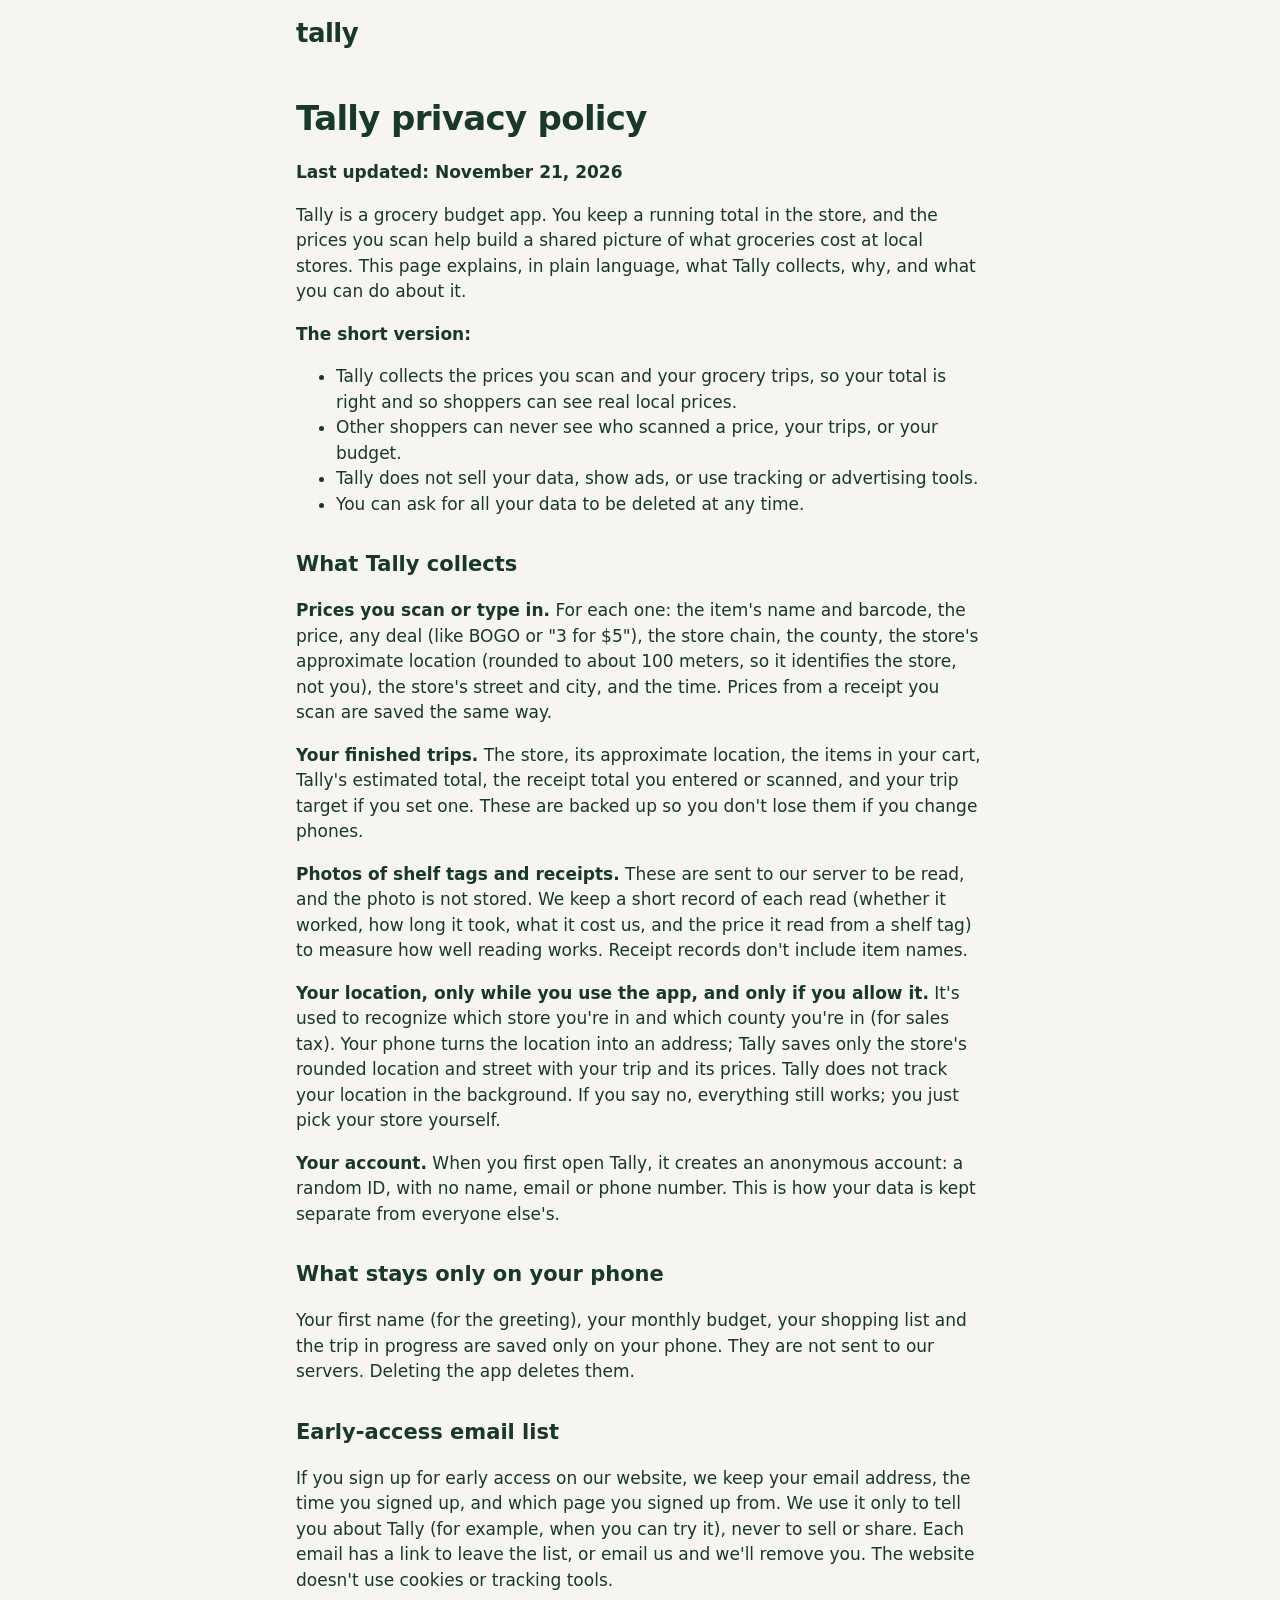
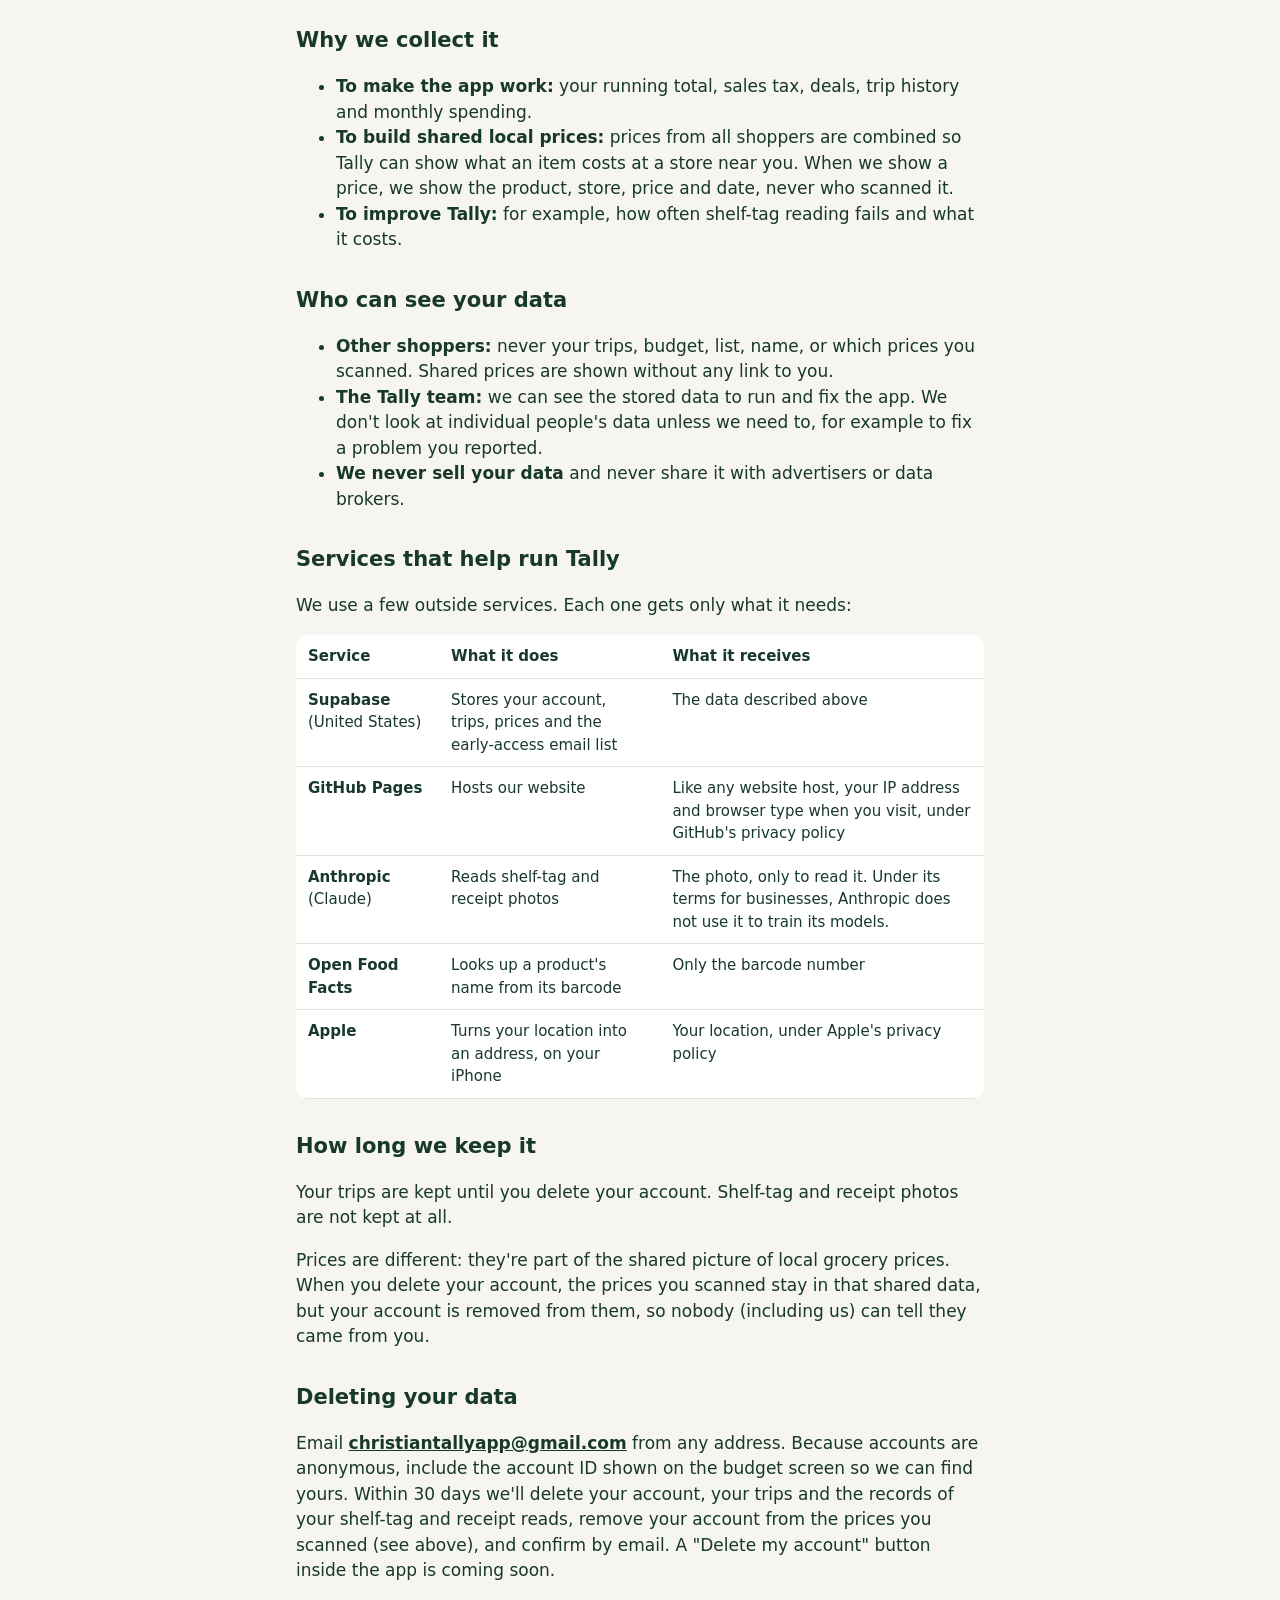
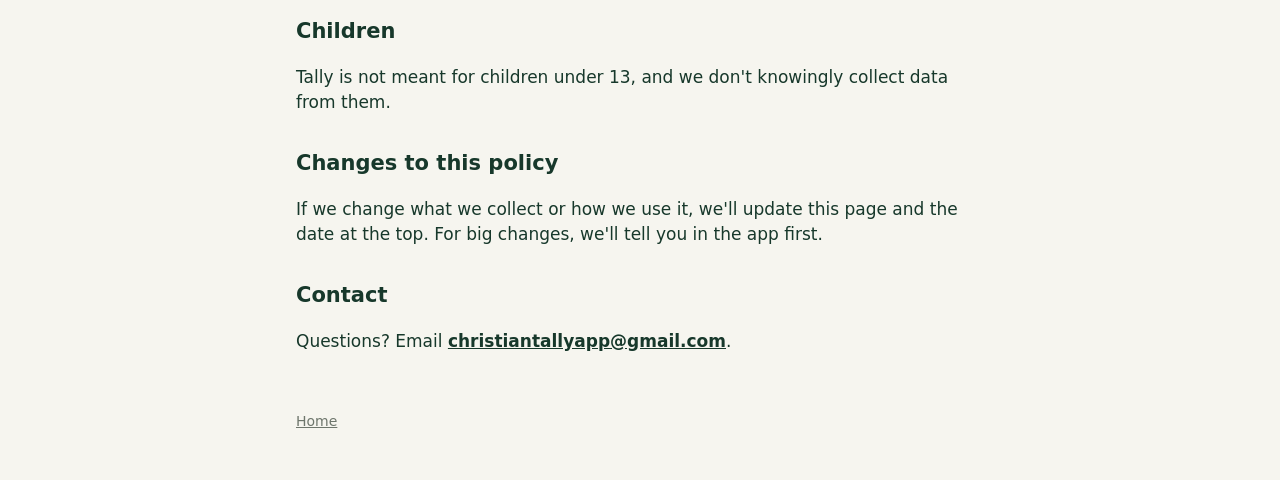
==== privacy.html @ 5f884689 "Tally website: home page with early-access signup, privacy policy Co-Authored-By: Claude Opus 5.5 <n" ====
<!doctype html>
<html lang="en">
<head>
<meta charset="utf-8">
<meta name="viewport" content="width=device-width, initial-scale=1">
<title>Tally privacy policy</title>
<meta name="description" content="What Tally collects, why, and how to delete it.">
<link rel="stylesheet" href="style.css">
</head>
<body>
<header class="bar"><a class="wordmark" href="./">tally</a></header>
<main class="doc">
<h1>Tally privacy policy</h1>
<p><strong>Last updated: November 21, 2026</strong></p>
<p>Tally is a grocery budget app. You keep a running total in the store, and the prices you scan help build a shared picture of what groceries cost at local stores. This page explains, in plain language, what Tally collects, why, and what you can do about it.</p>
<p><strong>The short version:</strong></p>
<ul><li>Tally collects the prices you scan and your grocery trips, so your total is right and so shoppers can see real local prices.</li><li>Other shoppers can never see who scanned a price, your trips, or your budget.</li><li>Tally does not sell your data, show ads, or use tracking or advertising tools.</li><li>You can ask for all your data to be deleted at any time.</li></ul>
<h2>What Tally collects</h2>
<p><strong>Prices you scan or type in.</strong> For each one: the item's name and barcode, the price, any deal (like BOGO or "3 for $5"), the store chain, the county, the store's approximate location (rounded to about 100 meters, so it identifies the store, not you), the store's street and city, and the time. Prices from a receipt you scan are saved the same way.</p>
<p><strong>Your finished trips.</strong> The store, its approximate location, the items in your cart, Tally's estimated total, the receipt total you entered or scanned, and your trip target if you set one. These are backed up so you don't lose them if you change phones.</p>
<p><strong>Photos of shelf tags and receipts.</strong> These are sent to our server to be read, and the photo is not stored. We keep a short record of each read (whether it worked, how long it took, what it cost us, and the price it read from a shelf tag) to measure how well reading works. Receipt records don't include item names.</p>
<p><strong>Your location, only while you use the app, and only if you allow it.</strong> It's used to recognize which store you're in and which county you're in (for sales tax). Your phone turns the location into an address; Tally saves only the store's rounded location and street with your trip and its prices. Tally does not track your location in the background. If you say no, everything still works; you just pick your store yourself.</p>
<p><strong>Your account.</strong> When you first open Tally, it creates an anonymous account: a random ID, with no name, email or phone number. This is how your data is kept separate from everyone else's.</p>
<h2>What stays only on your phone</h2>
<p>Your first name (for the greeting), your monthly budget, your shopping list and the trip in progress are saved only on your phone. They are not sent to our servers. Deleting the app deletes them.</p>
<h2>Early-access email list</h2>
<p>If you sign up for early access on our website, we keep your email address, the time you signed up, and which page you signed up from. We use it only to tell you about Tally (for example, when you can try it), never to sell or share. Each email has a link to leave the list, or email us and we'll remove you. The website doesn't use cookies or tracking tools.</p>
<h2>Why we collect it</h2>
<ul><li><strong>To make the app work:</strong> your running total, sales tax, deals, trip history and monthly spending.</li><li><strong>To build shared local prices:</strong> prices from all shoppers are combined so Tally can show what an item costs at a store near you. When we show a price, we show the product, store, price and date, never who scanned it.</li><li><strong>To improve Tally:</strong> for example, how often shelf-tag reading fails and what it costs.</li></ul>
<h2>Who can see your data</h2>
<ul><li><strong>Other shoppers:</strong> never your trips, budget, list, name, or which prices you scanned. Shared prices are shown without any link to you.</li><li><strong>The Tally team:</strong> we can see the stored data to run and fix the app. We don't look at individual people's data unless we need to, for example to fix a problem you reported.</li><li><strong>We never sell your data</strong> and never share it with advertisers or data brokers.</li></ul>
<h2>Services that help run Tally</h2>
<p>We use a few outside services. Each one gets only what it needs:</p>
<div class="table"><table><thead><tr><th>Service</th><th>What it does</th><th>What it receives</th></tr></thead><tbody><tr><td><strong>Supabase</strong> (United States)</td><td>Stores your account, trips, prices and the early-access email list</td><td>The data described above</td></tr><tr><td><strong>GitHub Pages</strong></td><td>Hosts our website</td><td>Like any website host, your IP address and browser type when you visit, under GitHub's privacy policy</td></tr><tr><td><strong>Anthropic</strong> (Claude)</td><td>Reads shelf-tag and receipt photos</td><td>The photo, only to read it. Under its terms for businesses, Anthropic does not use it to train its models.</td></tr><tr><td><strong>Open Food Facts</strong></td><td>Looks up a product's name from its barcode</td><td>Only the barcode number</td></tr><tr><td><strong>Apple</strong></td><td>Turns your location into an address, on your iPhone</td><td>Your location, under Apple's privacy policy</td></tr></tbody></table></div>
<h2>How long we keep it</h2>
<p>Your trips are kept until you delete your account. Shelf-tag and receipt photos are not kept at all.</p>
<p>Prices are different: they're part of the shared picture of local grocery prices. When you delete your account, the prices you scanned stay in that shared data, but your account is removed from them, so nobody (including us) can tell they came from you.</p>
<h2>Deleting your data</h2>
<p>Email <strong><a href="mailto:christiantallyapp@gmail.com">christiantallyapp@gmail.com</a></strong> from any address. Because accounts are anonymous, include the account ID shown on the budget screen so we can find yours. Within 30 days we'll delete your account, your trips and the records of your shelf-tag and receipt reads, remove your account from the prices you scanned (see above), and confirm by email. A "Delete my account" button inside the app is coming soon.</p>
<h2>Children</h2>
<p>Tally is not meant for children under 13, and we don't knowingly collect data from them.</p>
<h2>Changes to this policy</h2>
<p>If we change what we collect or how we use it, we'll update this page and the date at the top. For big changes, we'll tell you in the app first.</p>
<h2>Contact</h2>
<p>Questions? Email <strong><a href="mailto:christiantallyapp@gmail.com">christiantallyapp@gmail.com</a></strong>.</p>
</main>
<footer><a href="./">Home</a></footer>
</body>
</html>
---- style.css ----
/* Tally website. Same colors as the app (src/constants/theme.ts): cream page,
   forest green text, lime only for the one main button. */
:root {
  --forest: #17382B;
  --cream: #F6F5EF;
  --white: #FFFFFF;
  --muted: #6E766C;
  --border: #E4E2D8;
  --lime: #D7F06B;
  --danger: #B3261E;
}
* { box-sizing: border-box; }
html { -webkit-text-size-adjust: 100%; }
body {
  margin: 0;
  background: var(--cream);
  color: var(--forest);
  font: 17px/1.5 system-ui, -apple-system, "Segoe UI", sans-serif;
}
a { color: var(--forest); }
.bar { padding: 20px 16px; max-width: 720px; margin: 0 auto; }
.wordmark {
  font: 700 26px/1 ui-rounded, system-ui, sans-serif;
  letter-spacing: -0.02em;
  text-decoration: none;
}

/* Home */
.hero { max-width: 720px; margin: 0 auto; padding: 32px 16px 24px; }
.hero h1 {
  font: 700 clamp(34px, 8vw, 52px)/1.05 ui-rounded, system-ui, sans-serif;
  letter-spacing: -0.03em;
  margin: 0 0 16px;
}
.hero p.lede { font-size: 19px; color: var(--muted); margin: 0 0 28px; max-width: 34em; }

.signup {
  background: var(--white);
  border-radius: 20px;
  padding: 20px;
  max-width: 480px;
}
.signup label { display: block; font-weight: 600; margin-bottom: 8px; }
.signup .row { display: flex; gap: 8px; flex-wrap: wrap; }
.signup input[type="email"] {
  flex: 1 1 200px;
  min-width: 0;
  font: inherit;
  padding: 12px 14px;
  border: 1px solid var(--border);
  border-radius: 12px;
  background: var(--cream);
  color: var(--forest);
}
.signup input[type="email"]:focus { outline: 2px solid var(--forest); outline-offset: 1px; }
.signup button {
  flex: 0 0 auto;
  font: 600 17px/1 system-ui, sans-serif;
  padding: 14px 18px;
  border: 0;
  border-radius: 12px;
  background: var(--lime);
  color: var(--forest);
  cursor: pointer;
}
.signup button:disabled { opacity: 0.6; cursor: default; }
.signup .fine { font-size: 14px; color: var(--muted); margin: 12px 0 0; }
.signup .msg { margin: 12px 0 0; font-weight: 600; }
.signup .msg.error { color: var(--danger); }
/* Honeypot: hidden from people, bots fill it in. */
.hp { position: absolute; left: -9999px; width: 1px; height: 1px; overflow: hidden; }

.points { max-width: 720px; margin: 0 auto; padding: 24px 16px 8px; display: grid; gap: 12px; }
.points div { background: var(--white); border-radius: 16px; padding: 16px 18px; }
.points h2 { font-size: 17px; margin: 0 0 4px; }
.points p { margin: 0; color: var(--muted); }

footer { max-width: 720px; margin: 0 auto; padding: 32px 16px 48px; font-size: 14px; color: var(--muted); }
footer a { color: var(--muted); }

/* Privacy page */
.doc { max-width: 720px; margin: 0 auto; padding: 8px 16px; }
.doc h1 { font: 700 34px/1.1 ui-rounded, system-ui, sans-serif; letter-spacing: -0.02em; }
.doc h2 { font-size: 21px; margin-top: 32px; }
.doc .table { overflow-x: auto; }
.doc table { border-collapse: collapse; width: 100%; font-size: 15px; background: var(--white); border-radius: 12px; overflow: hidden; }
.doc th, .doc td { text-align: left; vertical-align: top; padding: 10px 12px; border-bottom: 1px solid var(--border); }
.doc code { font-size: 0.9em; }
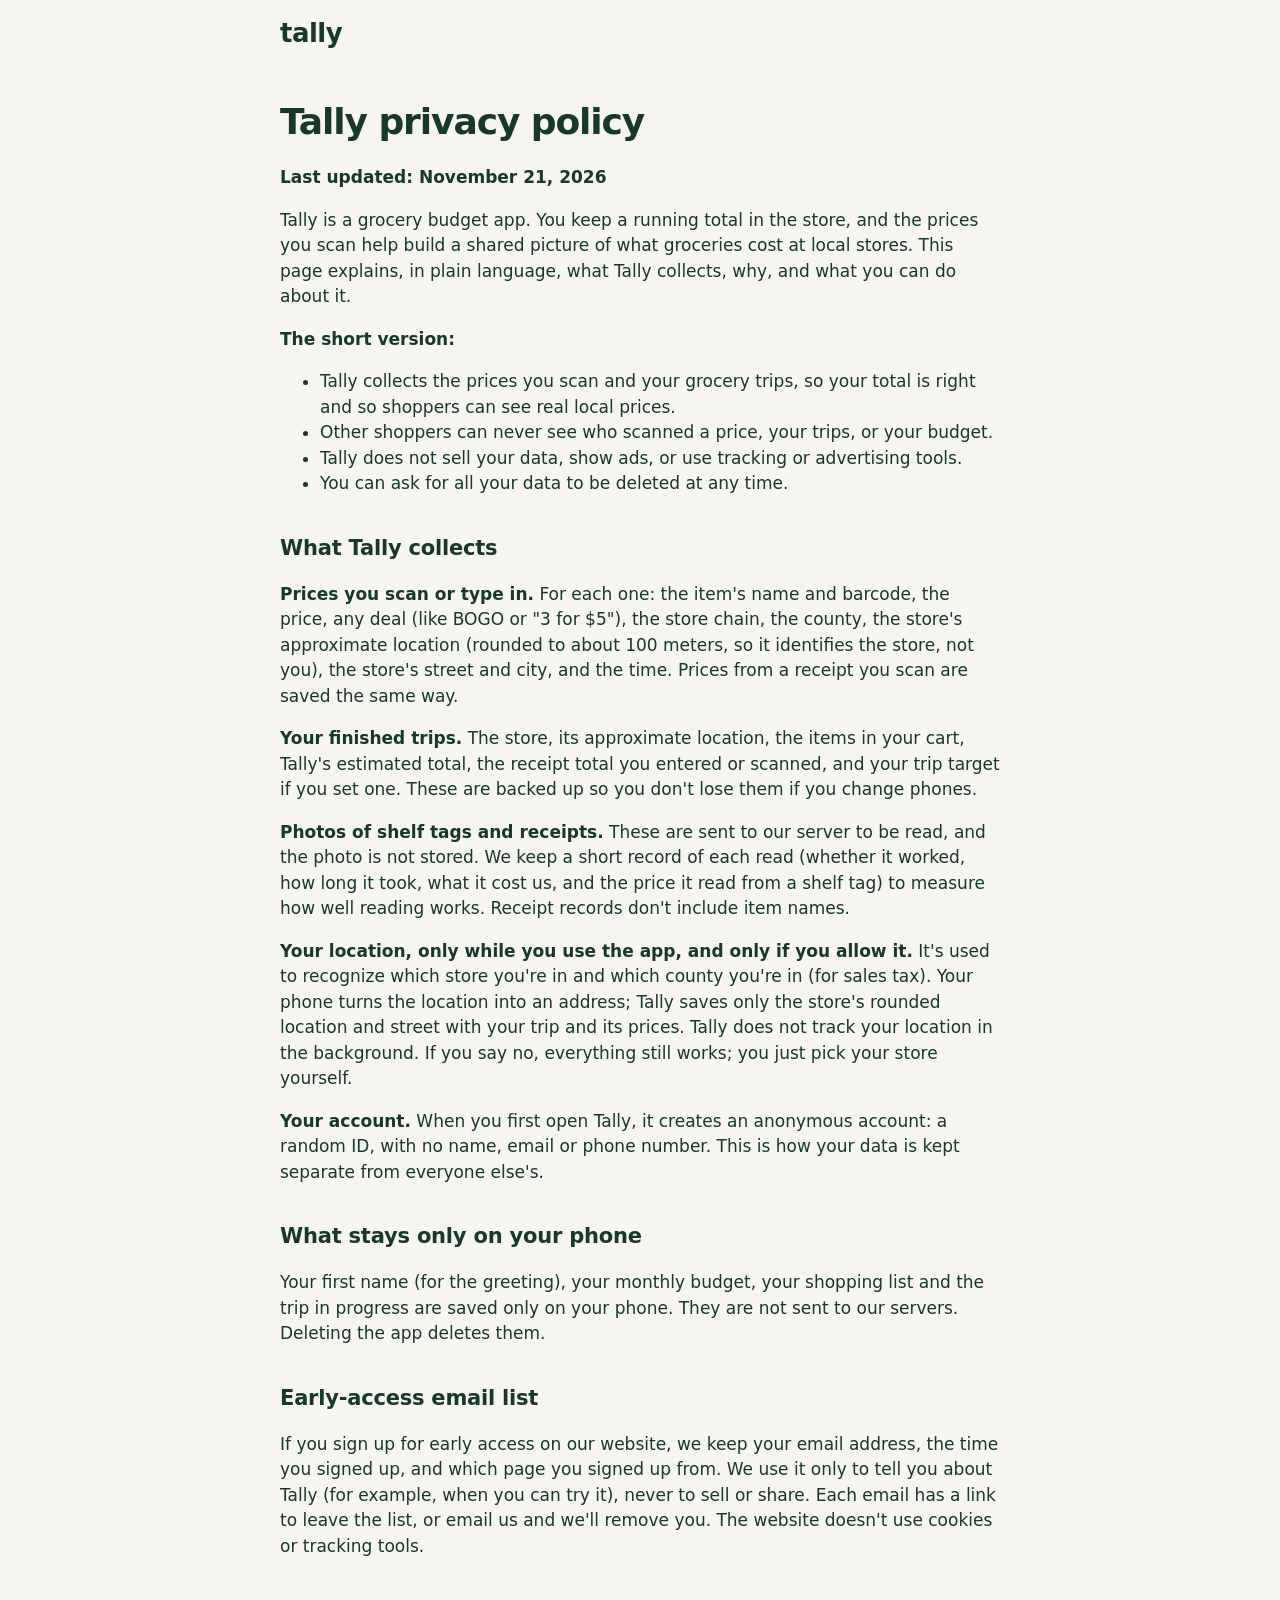
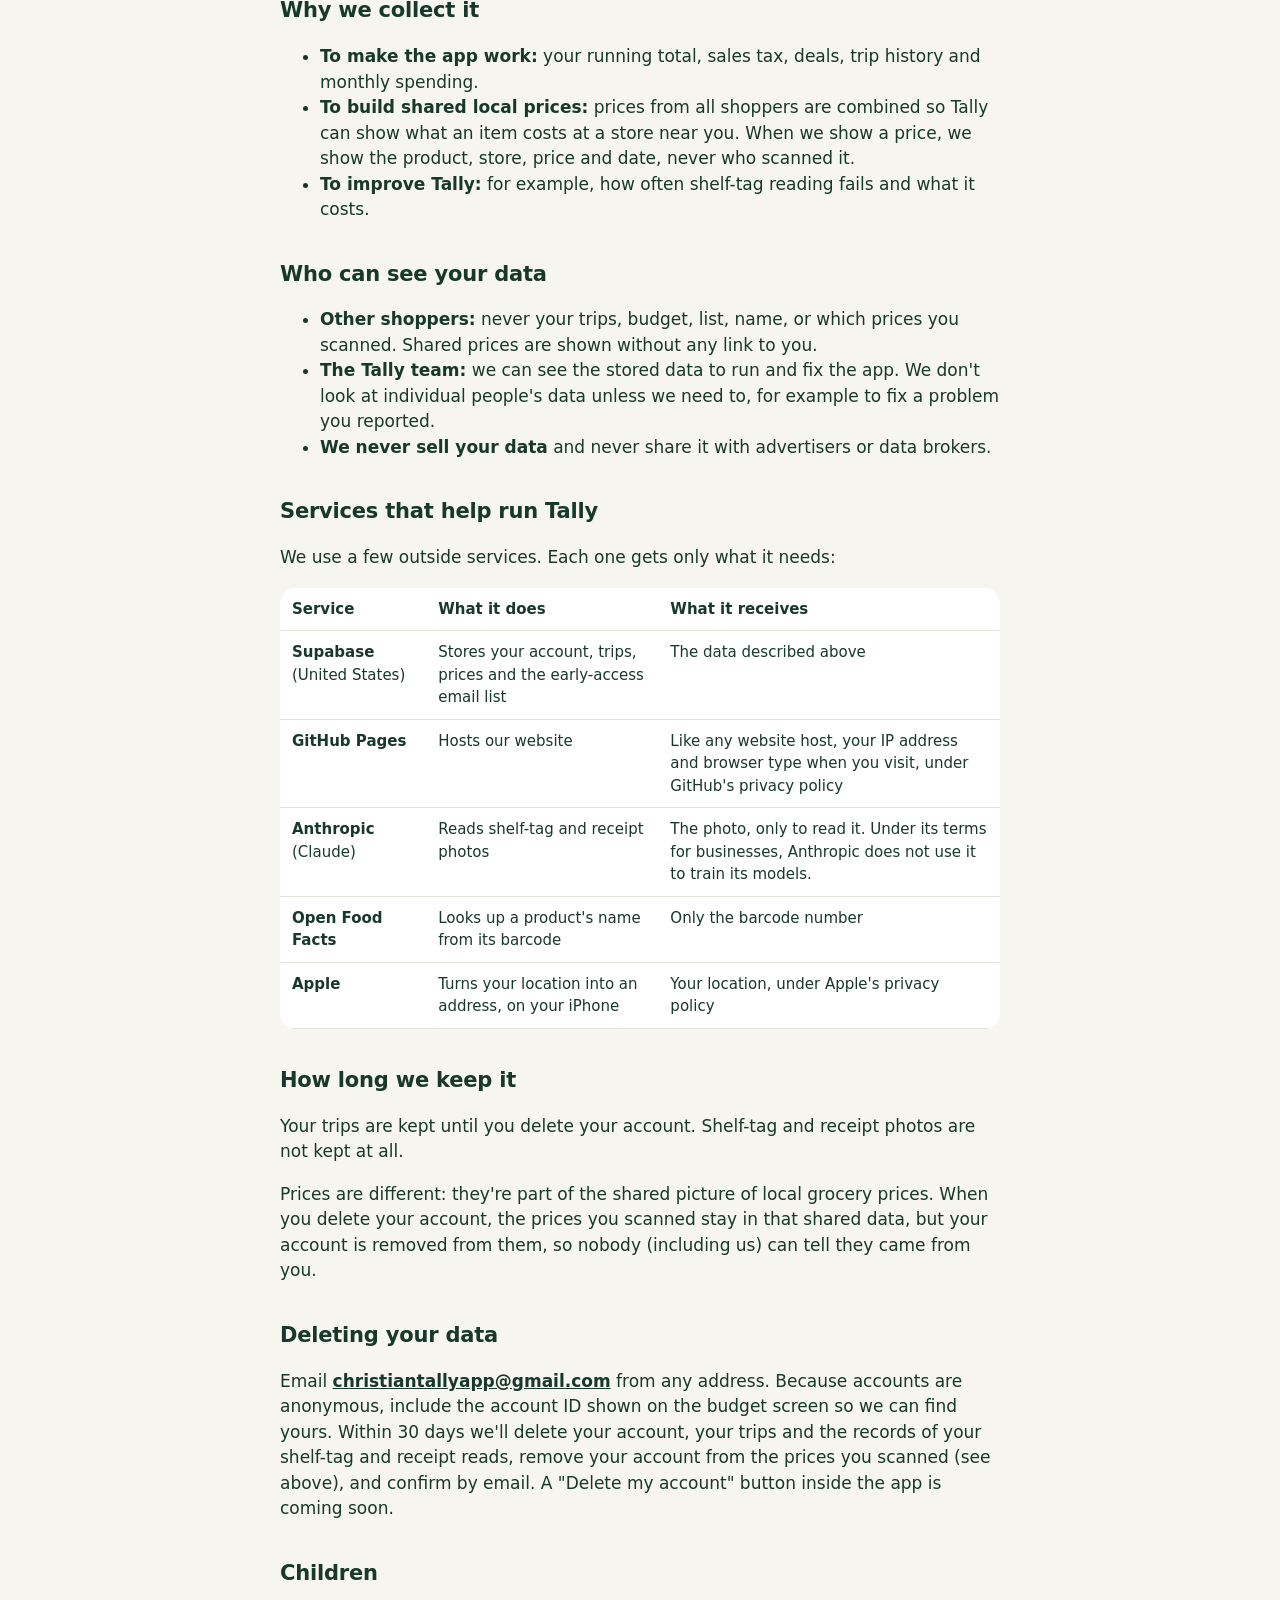
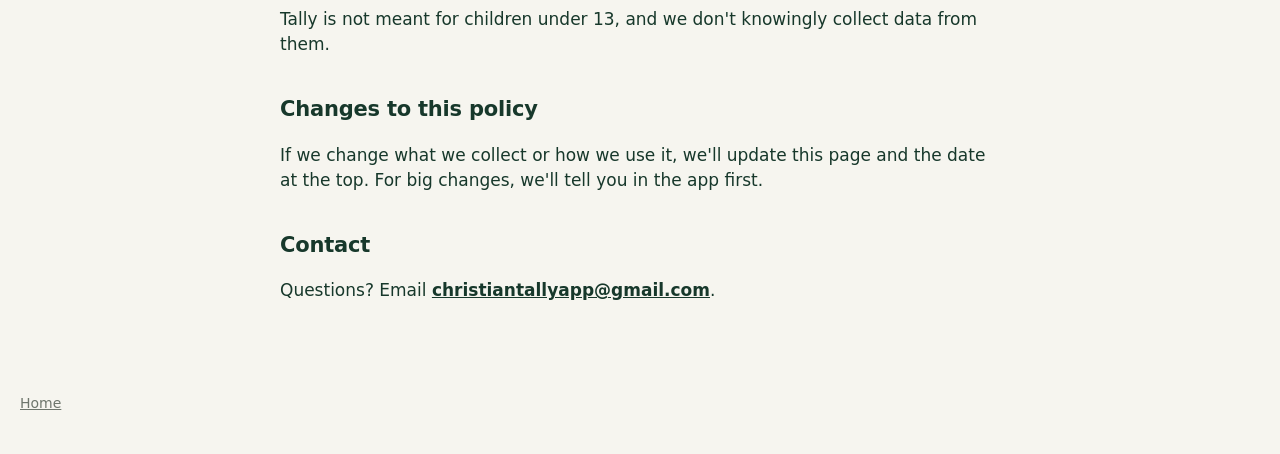
==== commit b0da262d: "Version-tag style.css and config.js so phones load the new styles Co-Authored-By: Claude Opus 5.5 <n" ====
--- a/privacy.html
+++ b/privacy.html
@@ -5,7 +5,7 @@
 <meta name="viewport" content="width=device-width, initial-scale=1">
 <title>Tally privacy policy</title>
 <meta name="description" content="What Tally collects, why, and how to delete it.">
-<link rel="stylesheet" href="style.css">
+<link rel="stylesheet" href="style.css?v=5596043d">
 </head>
 <body>
 <header class="bar"><a class="wordmark" href="./">tally</a></header>
--- a/style.css
+++ b/style.css
@@ -1,88 +1,137 @@
-/* Tally website. Same colors as the app (src/constants/theme.ts): cream page,
-   forest green text, lime only for the one main button. */
+/* Tally website. Same look as the app (src/constants/theme.ts, docs/mockups/):
+   forest-green band, cream page, white rounded cards, lime only for the main button,
+   rounded font with even-width digits for money. Light only, like the app. */
 :root {
   --forest: #17382B;
   --cream: #F6F5EF;
   --white: #FFFFFF;
+  --selected: #ECEBE3;
   --muted: #6E766C;
   --border: #E4E2D8;
   --lime: #D7F06B;
+  --lime-glow: #E4F3A6;
   --danger: #B3261E;
+  --sans: -apple-system, system-ui, "Segoe UI", "Helvetica Neue", Arial, sans-serif;
+  --rounded: ui-rounded, "SF Pro Rounded", -apple-system, system-ui, sans-serif;
+  color-scheme: light;
 }
 * { box-sizing: border-box; }
+[hidden] { display: none !important; }
 html { -webkit-text-size-adjust: 100%; }
-body {
-  margin: 0;
-  background: var(--cream);
-  color: var(--forest);
-  font: 17px/1.5 system-ui, -apple-system, "Segoe UI", sans-serif;
+body { margin: 0; background: var(--cream); color: var(--forest); font: 17px/1.5 var(--sans); }
+a { color: inherit; }
+.wrap { max-width: 980px; margin: 0 auto; padding-inline: max(20px, env(safe-area-inset-left)); }
+.money { font-family: var(--rounded); font-variant-numeric: tabular-nums; }
+.card { background: var(--white); border-radius: 22px; }
+.wordmark { font: 700 26px/1 var(--rounded); letter-spacing: -0.02em; text-decoration: none; }
+.wordmark.small { font-size: 20px; }
+
+.pill {
+  display: inline-flex; align-items: center; justify-content: center;
+  height: 52px; padding: 0 24px; border: 0; border-radius: 999px;
+  font: 700 17px/1 var(--sans); text-decoration: none; white-space: nowrap;
+  cursor: pointer; transition: transform .15s;
 }
-a { color: var(--forest); }
-.bar { padding: 20px 16px; max-width: 720px; margin: 0 auto; }
-.wordmark {
-  font: 700 26px/1 ui-rounded, system-ui, sans-serif;
-  letter-spacing: -0.02em;
-  text-decoration: none;
+.pill:active { transform: scale(.96); }
+.pill:disabled { opacity: .5; cursor: default; }
+.pill.lime { background: var(--lime); color: var(--forest); }
+:focus-visible { outline: 3px solid var(--forest); outline-offset: 2px; }
+
+/* ---------- Top band ---------- */
+.band { background: var(--forest); color: var(--white); padding: max(24px, env(safe-area-inset-top)) 0 112px; }
+.band h1 {
+  font: 700 clamp(40px, 9vw, 68px)/1.02 var(--sans);
+  letter-spacing: -0.035em;
+  margin: 56px 0 18px;
+  max-width: 11em;
+}
+.band .lede { font-size: clamp(18px, 2.4vw, 21px); line-height: 1.45; margin: 0; max-width: 30em; color: rgba(255,255,255,.78); }
+
+/* ---------- Signup card (overlaps the band, like the app's home card) ---------- */
+.signup {
+  position: relative; margin-top: -72px; max-width: 520px; padding: 22px;
+  box-shadow: 0 10px 30px rgba(23,56,43,.12);
+}
+.signup label { display: block; font-weight: 700; font-size: 19px; margin-bottom: 12px; }
+.signup .row { display: flex; gap: 8px; }
+.signup input[type="email"] {
+  flex: 1; min-width: 0; height: 52px; padding: 0 18px;
+  font: inherit; color: var(--forest);
+  background: var(--cream); border: 1.5px solid var(--border); border-radius: 999px;
+}
+.signup input[type="email"]::placeholder { color: #9AA197; }
+.signup input[type="email"]:focus { outline: none; border-color: var(--forest); }
+.signup .fine { font-size: 14px; line-height: 1.4; color: var(--muted); margin: 14px 4px 0; }
+.signup .msg { margin: 12px 4px 0; font-weight: 600; }
+.signup .msg.error { color: var(--danger); }
+.hp { position: absolute; left: -9999px; width: 1px; height: 1px; overflow: hidden; }
+
+/* ---------- How it works ---------- */
+.section {
+  font-size: 13px; font-weight: 700; letter-spacing: .08em; text-transform: uppercase;
+  color: var(--muted); margin: 72px 4px 16px;
+}
+.steps { list-style: none; margin: 0; padding: 0; display: grid; gap: 40px; grid-template-columns: repeat(3, 1fr); }
+.steps li { display: flex; flex-direction: column; }
+.steps .num {
+  width: 28px; height: 28px; border-radius: 999px; background: var(--forest); color: var(--lime);
+  display: grid; place-items: center; font: 700 14px/1 var(--rounded); margin: 22px 0 10px;
+}
+.steps h3 { font-size: 21px; letter-spacing: -0.01em; margin: 0 0 6px; }
+.steps p { margin: 0; color: var(--muted); }
+
+/* Little app screens, drawn in HTML so they stay sharp and match the app */
+.art { padding: 16px; height: 232px; display: flex; flex-direction: column; gap: 10px; overflow: hidden; }
+.mini-head { font-size: 13px; color: var(--muted); font-weight: 600; }
+.mini-total { font-size: 40px; font-weight: 700; letter-spacing: -1px; line-height: 1; margin-bottom: 4px; }
+.mini-list { display: flex; flex-direction: column; }
+.mini-list .mini-row + .mini-row { border-top: 1px solid var(--border); }
+.mini-row { display: flex; align-items: center; gap: 10px; padding: 9px 4px; font-size: 15px; font-weight: 600; border-radius: 10px; }
+.mini-row span { flex: 1; display: flex; flex-direction: column; line-height: 1.25; }
+.mini-row small { font-size: 12px; color: var(--muted); font-weight: 500; }
+.mini-row em { font-style: normal; font-size: 12px; font-weight: 600; background: var(--selected); padding: 2px 9px; border-radius: 999px; }
+.mini-row b { font-size: 15px; }
+.mini-row.glow { background: var(--lime-glow); padding-inline: 10px; }
+.mini-row.glow + .mini-row { border-top-color: transparent; }
+.mini-row.done span { color: var(--muted); text-decoration: line-through; }
+.tick { width: 20px; height: 20px; border-radius: 999px; border: 2px solid var(--border); flex: none; position: relative; }
+.tick.on { background: var(--forest); border-color: var(--forest); }
+.tick.on::after { content: ""; position: absolute; left: 5px; top: 2px; width: 5px; height: 9px; border: solid var(--lime); border-width: 0 2px 2px 0; transform: rotate(45deg); }
+.mini-compare { display: grid; grid-template-columns: 1fr 1fr; background: var(--cream); border-radius: 16px; margin-top: 6px; }
+.mini-compare div { padding: 14px; display: flex; flex-direction: column; gap: 2px; }
+.mini-compare div + div { border-left: 1px solid var(--border); }
+.mini-compare small { font-size: 12px; color: var(--muted); }
+.mini-compare b { font-size: 24px; letter-spacing: -0.5px; }
+.mini-badge { align-self: center; margin-top: auto; background: var(--lime); font-weight: 700; font-size: 14px; padding: 7px 16px; border-radius: 999px; }
+
+/* ---------- Month ---------- */
+.month { margin-top: 64px; padding: 28px; display: flex; align-items: center; justify-content: space-between; gap: 24px; }
+.month h2 { font-size: 24px; letter-spacing: -0.02em; margin: 0 0 6px; }
+.month p { margin: 0; color: var(--muted); max-width: 32em; }
+
+footer { display: flex; justify-content: space-between; align-items: center; gap: 16px; flex-wrap: wrap; padding-top: 48px; padding-bottom: max(40px, env(safe-area-inset-bottom)); font-size: 14px; color: var(--muted); }
+footer .wordmark { color: var(--forest); }
+footer a { color: var(--muted); }
+
+@media (max-width: 760px) {
+  .steps { grid-template-columns: 1fr; gap: 44px; }
+  .art { height: auto; min-height: 200px; }
+  .month { flex-direction: column; align-items: stretch; padding: 22px; }
+  .band h1 { margin-top: 44px; }
+}
+@media (max-width: 400px) {
+  .signup { padding: 18px; }
+  .signup input[type="email"] { padding: 0 14px; }
+  .signup .pill { padding: 0 20px; }
 }
 
-/* Home */
-.hero { max-width: 720px; margin: 0 auto; padding: 32px 16px 24px; }
-.hero h1 {
-  font: 700 clamp(34px, 8vw, 52px)/1.05 ui-rounded, system-ui, sans-serif;
-  letter-spacing: -0.03em;
-  margin: 0 0 16px;
-}
-.hero p.lede { font-size: 19px; color: var(--muted); margin: 0 0 28px; max-width: 34em; }
-
-.signup {
-  background: var(--white);
-  border-radius: 20px;
-  padding: 20px;
-  max-width: 480px;
-}
-.signup label { display: block; font-weight: 600; margin-bottom: 8px; }
-.signup .row { display: flex; gap: 8px; flex-wrap: wrap; }
-.signup input[type="email"] {
-  flex: 1 1 200px;
-  min-width: 0;
-  font: inherit;
-  padding: 12px 14px;
-  border: 1px solid var(--border);
-  border-radius: 12px;
-  background: var(--cream);
-  color: var(--forest);
-}
-.signup input[type="email"]:focus { outline: 2px solid var(--forest); outline-offset: 1px; }
-.signup button {
-  flex: 0 0 auto;
-  font: 600 17px/1 system-ui, sans-serif;
-  padding: 14px 18px;
-  border: 0;
-  border-radius: 12px;
-  background: var(--lime);
-  color: var(--forest);
-  cursor: pointer;
-}
-.signup button:disabled { opacity: 0.6; cursor: default; }
-.signup .fine { font-size: 14px; color: var(--muted); margin: 12px 0 0; }
-.signup .msg { margin: 12px 0 0; font-weight: 600; }
-.signup .msg.error { color: var(--danger); }
-/* Honeypot: hidden from people, bots fill it in. */
-.hp { position: absolute; left: -9999px; width: 1px; height: 1px; overflow: hidden; }
-
-.points { max-width: 720px; margin: 0 auto; padding: 24px 16px 8px; display: grid; gap: 12px; }
-.points div { background: var(--white); border-radius: 16px; padding: 16px 18px; }
-.points h2 { font-size: 17px; margin: 0 0 4px; }
-.points p { margin: 0; color: var(--muted); }
-
-footer { max-width: 720px; margin: 0 auto; padding: 32px 16px 48px; font-size: 14px; color: var(--muted); }
-footer a { color: var(--muted); }
-
-/* Privacy page */
-.doc { max-width: 720px; margin: 0 auto; padding: 8px 16px; }
-.doc h1 { font: 700 34px/1.1 ui-rounded, system-ui, sans-serif; letter-spacing: -0.02em; }
-.doc h2 { font-size: 21px; margin-top: 32px; }
+/* ---------- Privacy page ---------- */
+.bar { padding: 20px 20px; max-width: 760px; margin: 0 auto; }
+.doc { max-width: 760px; margin: 0 auto; padding: 8px 20px 24px; }
+.doc h1 { font: 700 36px/1.1 var(--sans); letter-spacing: -0.03em; }
+.doc h2 { font-size: 21px; letter-spacing: -0.01em; margin-top: 36px; }
 .doc .table { overflow-x: auto; }
-.doc table { border-collapse: collapse; width: 100%; font-size: 15px; background: var(--white); border-radius: 12px; overflow: hidden; }
+.doc table { border-collapse: collapse; width: 100%; font-size: 15px; background: var(--white); border-radius: 16px; overflow: hidden; }
 .doc th, .doc td { text-align: left; vertical-align: top; padding: 10px 12px; border-bottom: 1px solid var(--border); }
 .doc code { font-size: 0.9em; }
+.doc + footer { max-width: 760px; padding-inline: 20px; }
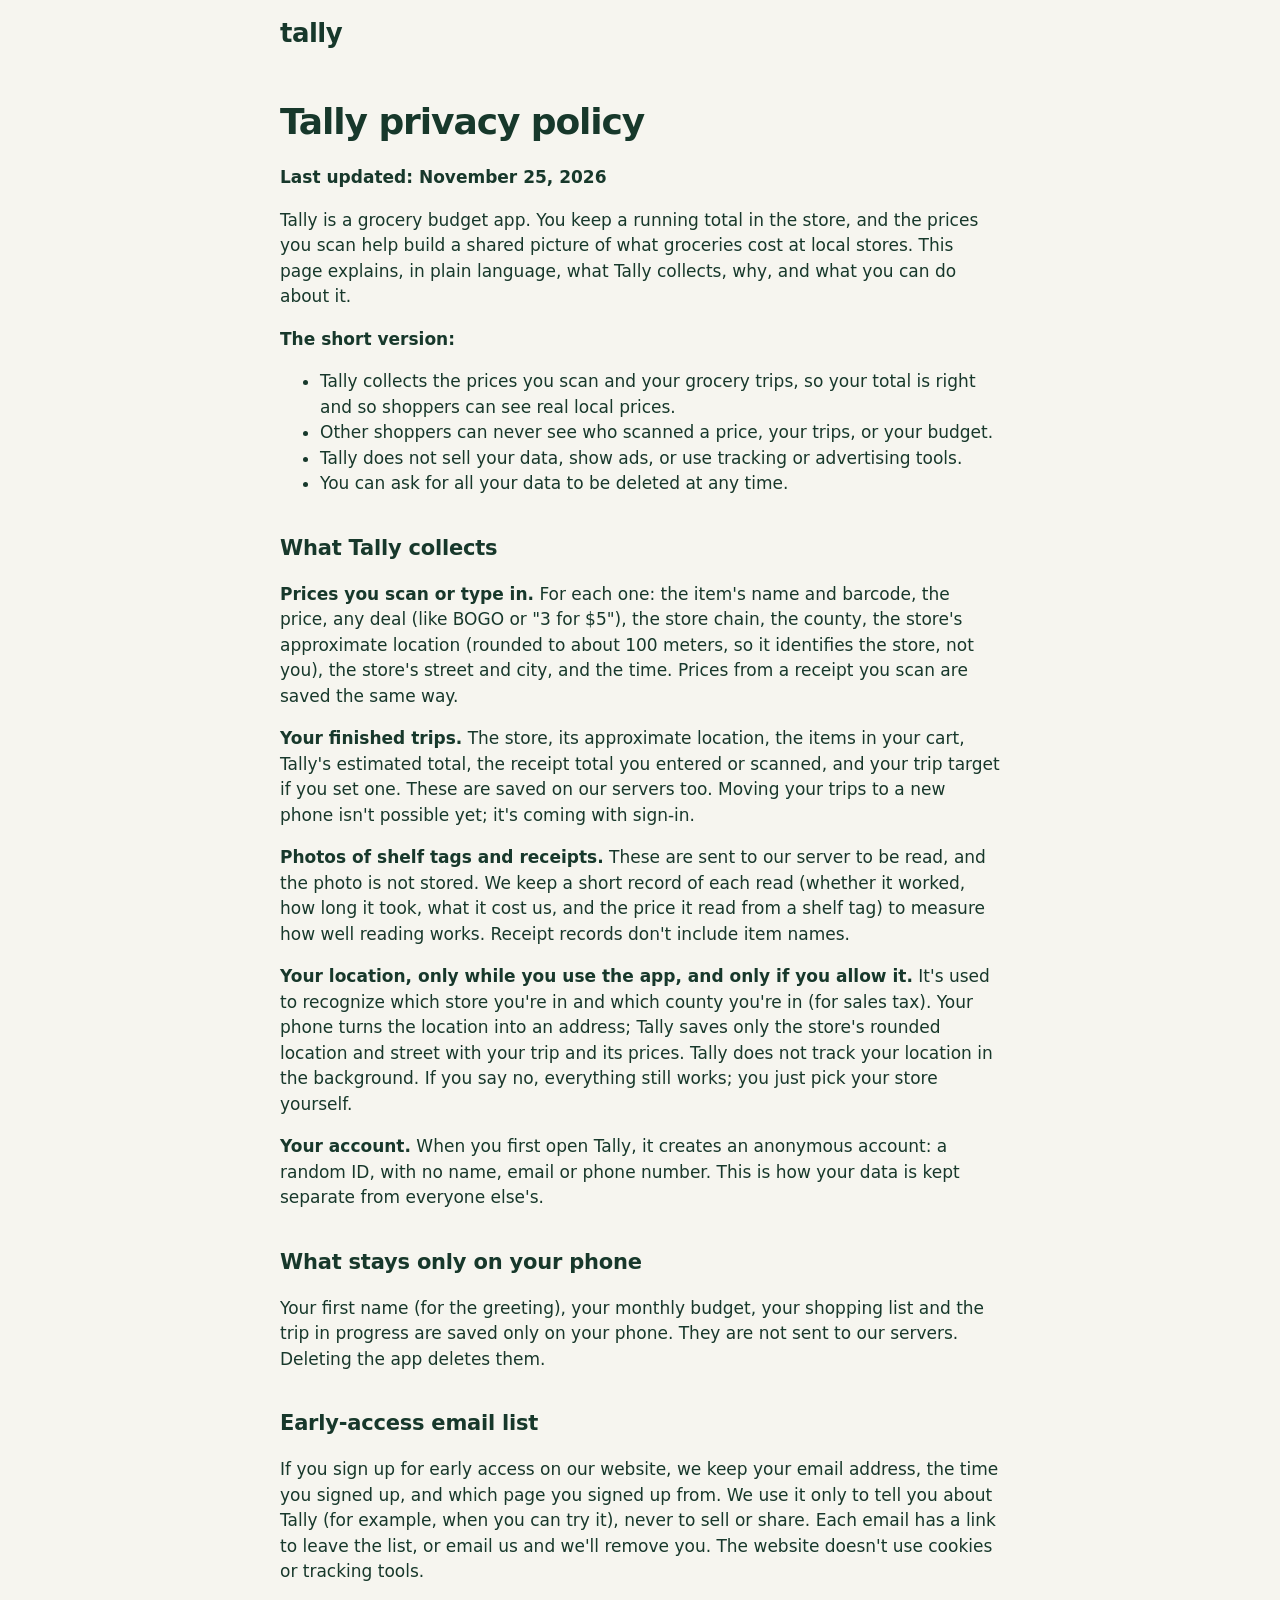
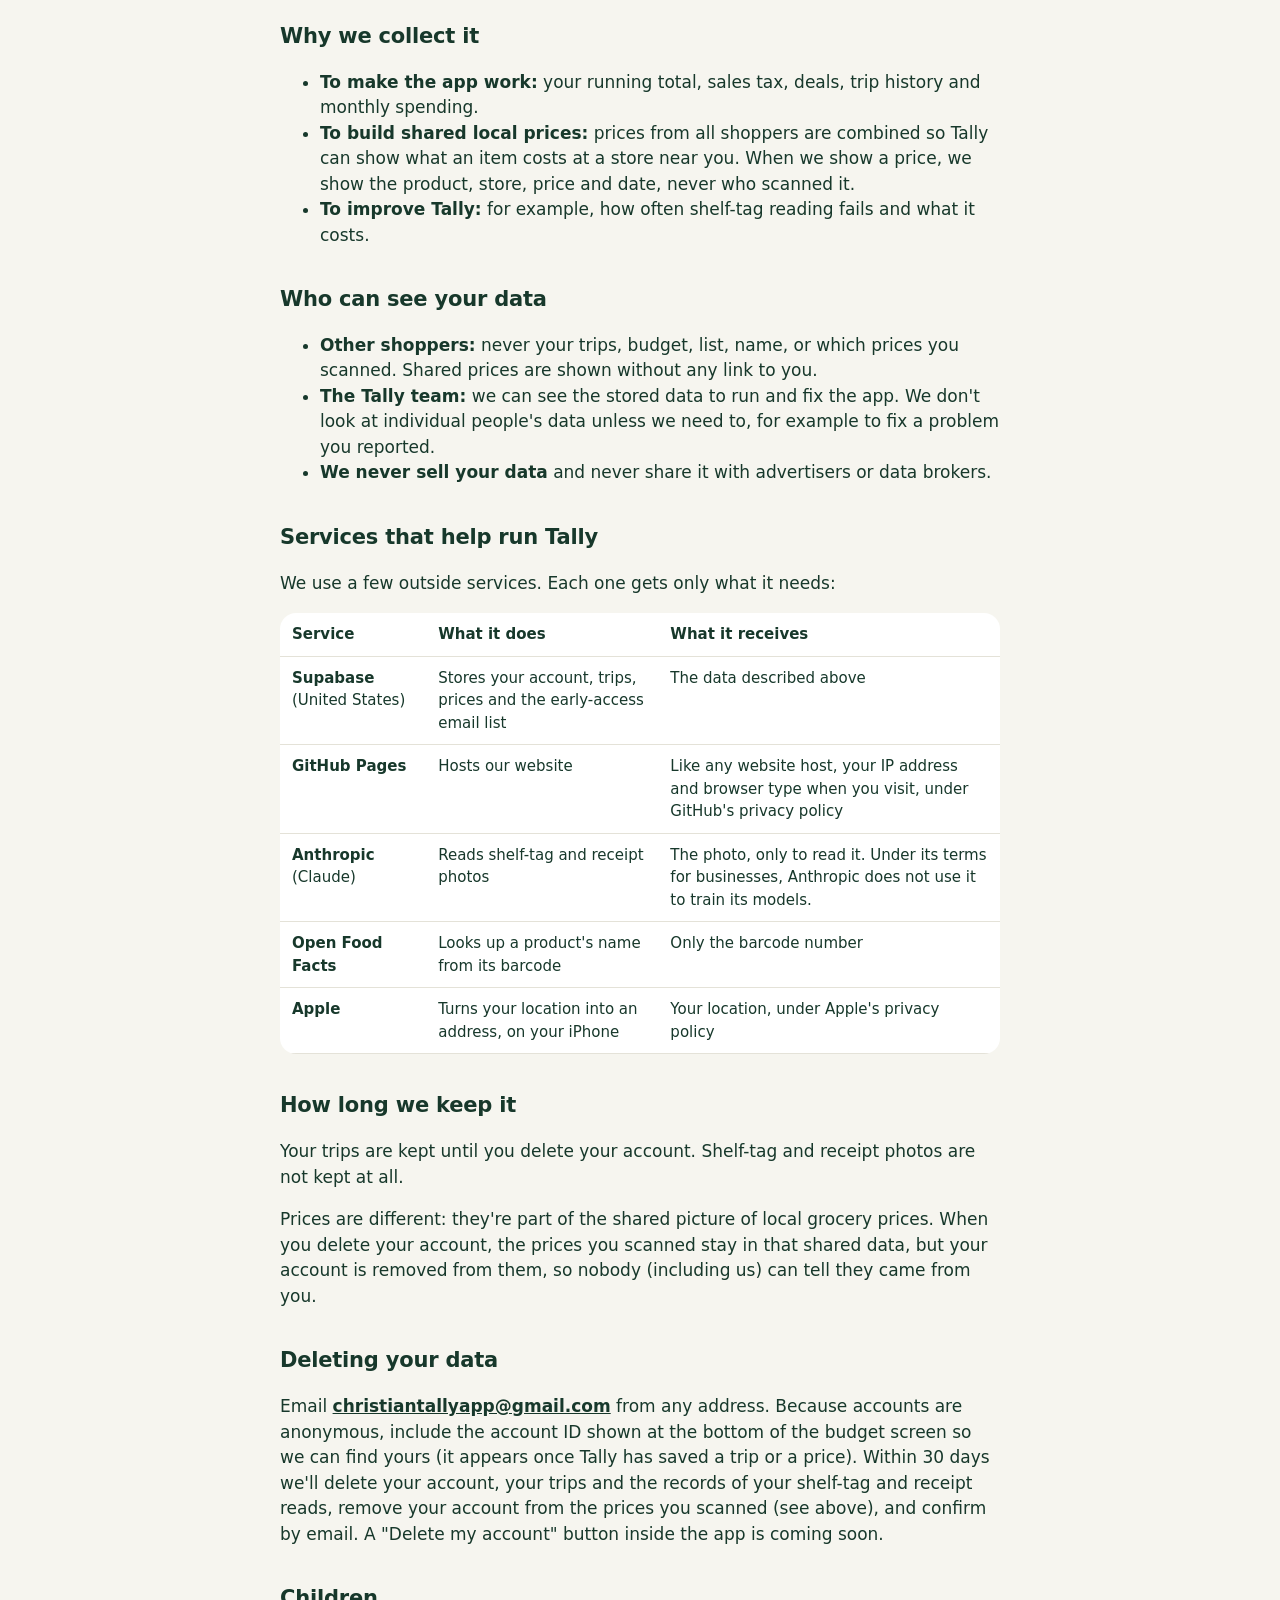
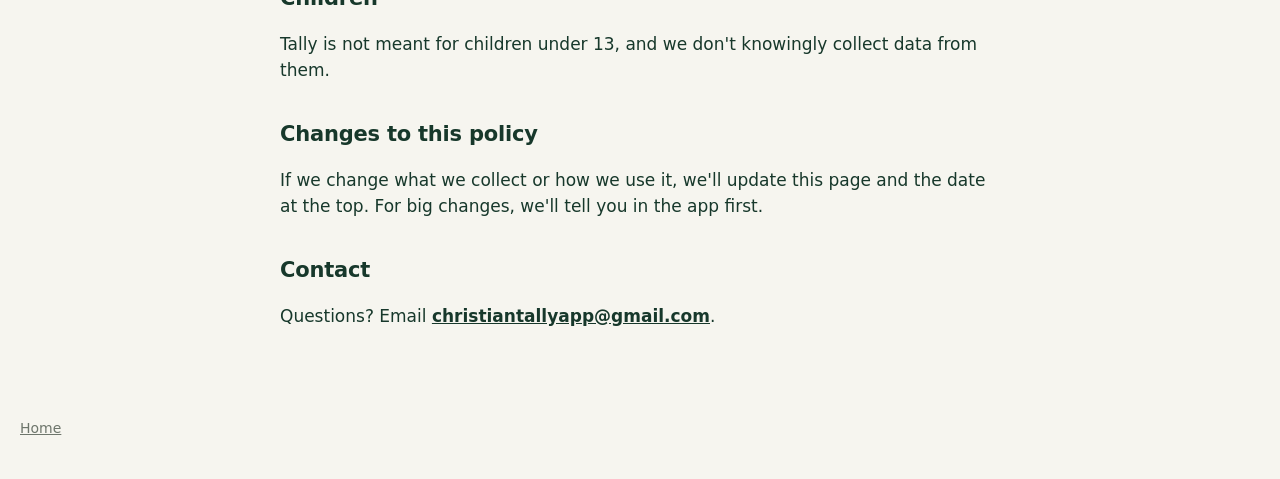
==== commit 67af0340: "Privacy policy: account ID on the budget screen; trips can't move phones yet Co-Authored-By: Claude " ====
--- a/privacy.html
+++ b/privacy.html
@@ -11,13 +11,13 @@
 <header class="bar"><a class="wordmark" href="./">tally</a></header>
 <main class="doc">
 <h1>Tally privacy policy</h1>
-<p><strong>Last updated: November 21, 2026</strong></p>
+<p><strong>Last updated: November 25, 2026</strong></p>
 <p>Tally is a grocery budget app. You keep a running total in the store, and the prices you scan help build a shared picture of what groceries cost at local stores. This page explains, in plain language, what Tally collects, why, and what you can do about it.</p>
 <p><strong>The short version:</strong></p>
 <ul><li>Tally collects the prices you scan and your grocery trips, so your total is right and so shoppers can see real local prices.</li><li>Other shoppers can never see who scanned a price, your trips, or your budget.</li><li>Tally does not sell your data, show ads, or use tracking or advertising tools.</li><li>You can ask for all your data to be deleted at any time.</li></ul>
 <h2>What Tally collects</h2>
 <p><strong>Prices you scan or type in.</strong> For each one: the item's name and barcode, the price, any deal (like BOGO or "3 for $5"), the store chain, the county, the store's approximate location (rounded to about 100 meters, so it identifies the store, not you), the store's street and city, and the time. Prices from a receipt you scan are saved the same way.</p>
-<p><strong>Your finished trips.</strong> The store, its approximate location, the items in your cart, Tally's estimated total, the receipt total you entered or scanned, and your trip target if you set one. These are backed up so you don't lose them if you change phones.</p>
+<p><strong>Your finished trips.</strong> The store, its approximate location, the items in your cart, Tally's estimated total, the receipt total you entered or scanned, and your trip target if you set one. These are saved on our servers too. Moving your trips to a new phone isn't possible yet; it's coming with sign-in.</p>
 <p><strong>Photos of shelf tags and receipts.</strong> These are sent to our server to be read, and the photo is not stored. We keep a short record of each read (whether it worked, how long it took, what it cost us, and the price it read from a shelf tag) to measure how well reading works. Receipt records don't include item names.</p>
 <p><strong>Your location, only while you use the app, and only if you allow it.</strong> It's used to recognize which store you're in and which county you're in (for sales tax). Your phone turns the location into an address; Tally saves only the store's rounded location and street with your trip and its prices. Tally does not track your location in the background. If you say no, everything still works; you just pick your store yourself.</p>
 <p><strong>Your account.</strong> When you first open Tally, it creates an anonymous account: a random ID, with no name, email or phone number. This is how your data is kept separate from everyone else's.</p>
@@ -36,7 +36,7 @@
 <p>Your trips are kept until you delete your account. Shelf-tag and receipt photos are not kept at all.</p>
 <p>Prices are different: they're part of the shared picture of local grocery prices. When you delete your account, the prices you scanned stay in that shared data, but your account is removed from them, so nobody (including us) can tell they came from you.</p>
 <h2>Deleting your data</h2>
-<p>Email <strong><a href="mailto:christiantallyapp@gmail.com">christiantallyapp@gmail.com</a></strong> from any address. Because accounts are anonymous, include the account ID shown on the budget screen so we can find yours. Within 30 days we'll delete your account, your trips and the records of your shelf-tag and receipt reads, remove your account from the prices you scanned (see above), and confirm by email. A "Delete my account" button inside the app is coming soon.</p>
+<p>Email <strong><a href="mailto:christiantallyapp@gmail.com">christiantallyapp@gmail.com</a></strong> from any address. Because accounts are anonymous, include the account ID shown at the bottom of the budget screen so we can find yours (it appears once Tally has saved a trip or a price). Within 30 days we'll delete your account, your trips and the records of your shelf-tag and receipt reads, remove your account from the prices you scanned (see above), and confirm by email. A "Delete my account" button inside the app is coming soon.</p>
 <h2>Children</h2>
 <p>Tally is not meant for children under 13, and we don't knowingly collect data from them.</p>
 <h2>Changes to this policy</h2>
